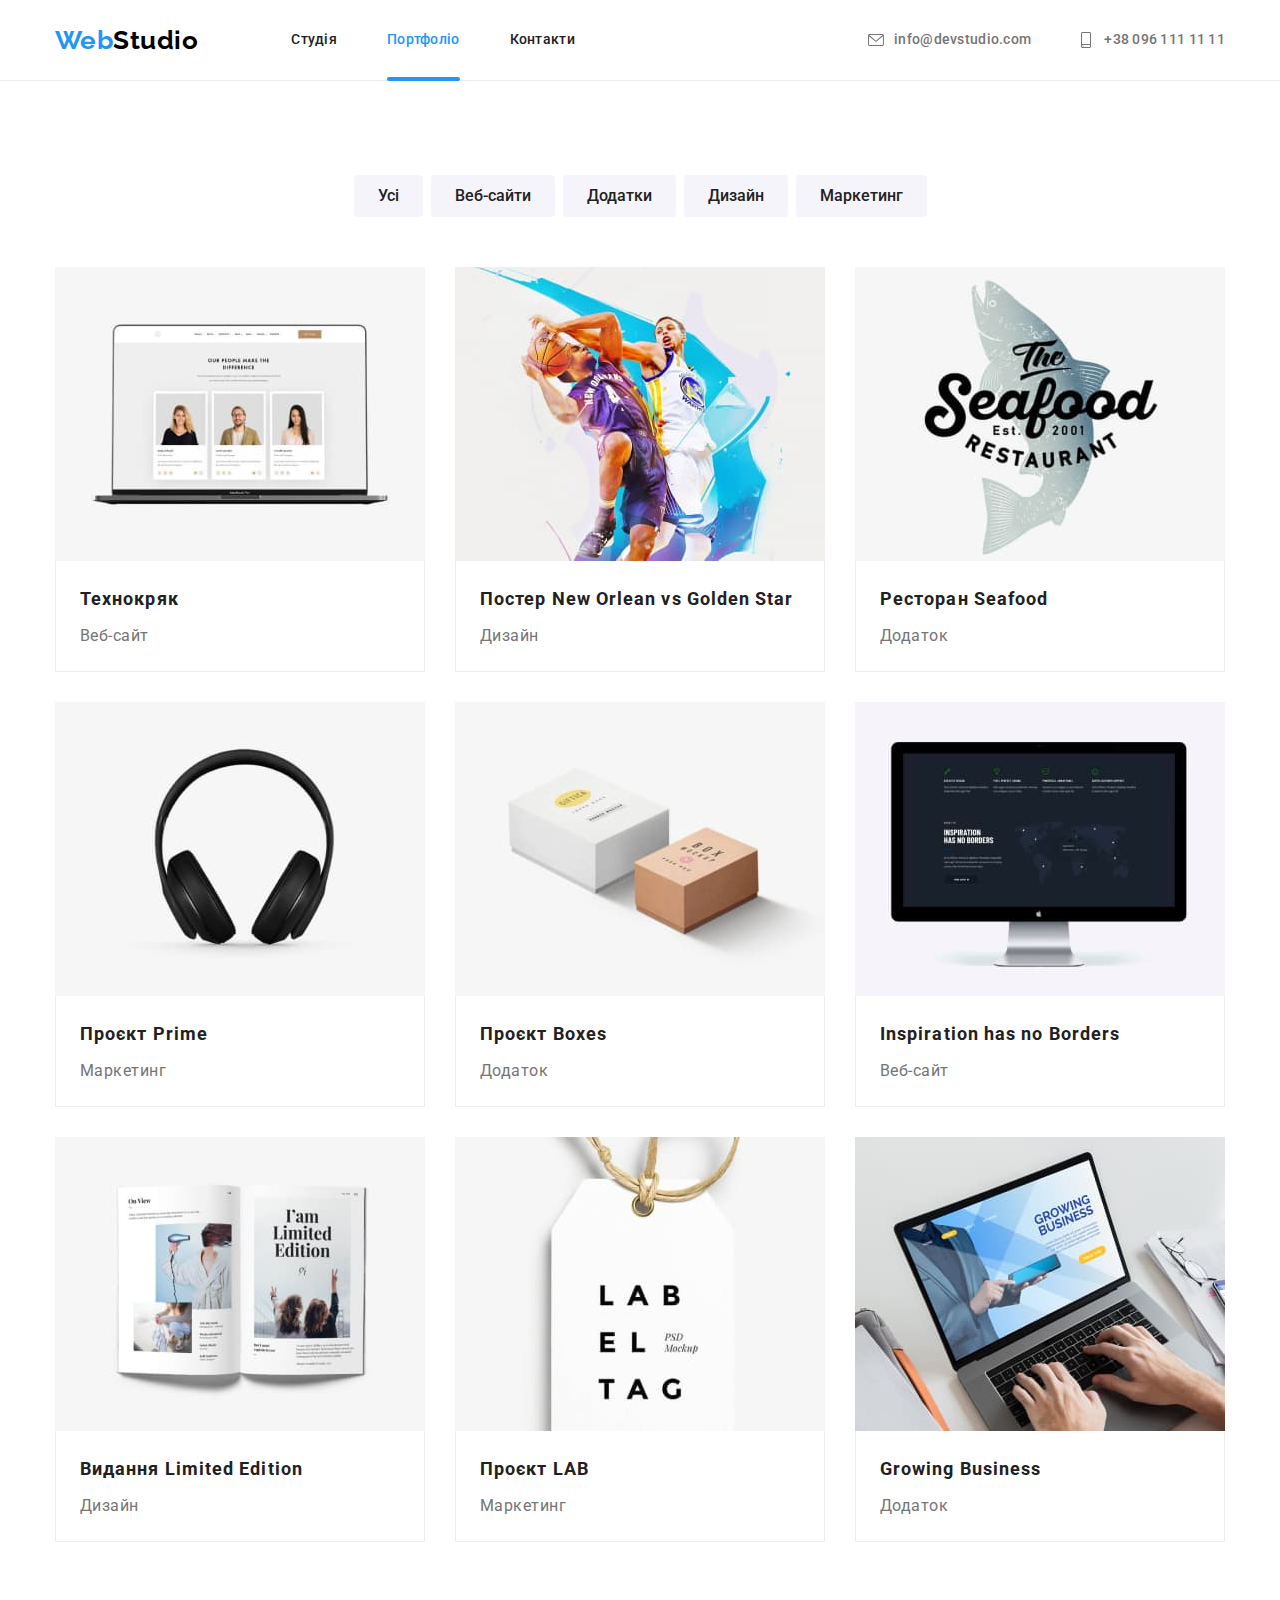
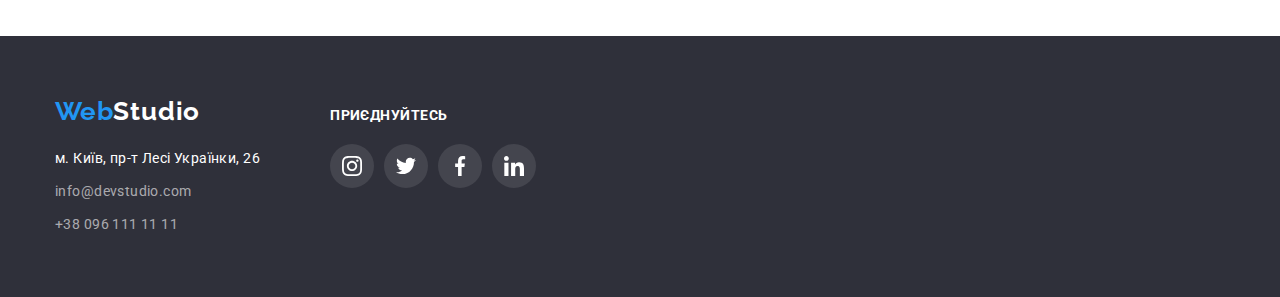
==== portfolio.html @ 8168d10f "create-repo" ====
<!DOCTYPE html>
<html lang="uk">
  <head>
    <meta charset="UTF-8" />
    <meta http-equiv="X-UA-Compatible" content="IE=edge" />
    <meta name="viewport" content="width=device-width, initial-scale=1.0" />
    <title>Портфоліо</title>
    <link rel="preconnect" href="https://fonts.googleapis.com" />
    <link rel="preconnect" href="https://fonts.gstatic.com" crossorigin />
    <link
      href="https://fonts.googleapis.com/css2?family=Raleway:wght@700&family=Roboto:wght@400;500;700&display=swap"
      rel="stylesheet"
    />
    <link
      rel="stylesheet"
      href="https://cdnjs.cloudflare.com/ajax/libs/modern-normalize/1.1.0/modern-normalize.min.css"
    />
    <link rel="stylesheet" href="./css/styles.css" />
  </head>
  <body>
    <!--Верхня лінія-->
    <header class="header">
      <div class="container flex-container">
        <nav class="nav flex-cont">
          <a href="./index.html" class="primary"
            >Web<span class="logo-white">Studio</span></a
          >

          <ul class="site-nav">
            <li class="item">
              <a href="./index.html" class="link">Студія</a>
            </li>
            <li class="item">
              <a href="./portfolio.html" class="link current">Портфоліо</a>
            </li>
            <li class="item"><a href="#Контакти" class="link">Контакти</a></li>
          </ul>
        </nav>
        <ul class="cont-nav">
          <li class="item">
            <a href="mailto:info@devstudio.com" class="link"
              ><svg class="icon-mail" width="16" height="12">
                <use href="./images/icons.svg#envelope"></use>
              </svg>
              info@devstudio.com</a
            >
          </li>
          <li class="item">
            <a href="tel:+380961111111" class="link">
              <svg class="icon-phone" width="10" height="16">
                <use href="./images/icons.svg#smartphone"></use>
              </svg>
              +38 096 111 11 11</a
            >
          </li>
        </ul>
      </div>
    </header>
    <main>
      <section class="section">
        <div class="container">
          <h1 class="visually-hidden">#Портфоліо</h1>

          <!--Кнопки-->
          <ul class="button-list">
            <li class="item">
              <button type="button" class="buttons">Усі</button>
            </li>
            <li class="item">
              <button type="button" class="buttons">Веб-сайти</button>
            </li>
            <li class="item">
              <button type="button" class="buttons">Додатки</button>
            </li>
            <li class="item">
              <button type="button" class="buttons">Дизайн</button>
            </li>
            <li class="item">
              <button type="button" class="buttons">Маркетинг</button>
            </li>
          </ul>

          <!--Посилання-->
          <ul class="prod-list">
            <li class="prod-item">
              <a href="" class="link">
                <div class="prod-thumb">
                  <img
                    src="./images/img-1.jpg"
                    alt="Команда веб розробників"
                    width="370"
                    height="294"
                  />
                  <div class="descript">
                    <p class="descript-text">
                      Ресурс пропонує комплексні пропозиції з різним рівнем
                      функціоналу та сервісів. Все це дозволить відвідувачу
                      отримати вичерпні відомості про компанію чи приватну
                      особу.
                    </p>
                  </div>
                </div>
                <div class="prod-box">
                  <h2 class="prod-title">Технокряк</h2>
                  <p class="prod-text">Веб-сайт</p>
                </div>
              </a>
            </li>
            <li class="prod-item">
              <a href="" class="link">
                <div class="prod-thumb">
                  <img
                    src="./images/img-2.jpg"
                    alt="Баскетболісти"
                    width="370"
                    height="294"
                  />
                  <div class="descript">
                    <p class="descript-text">
                      Ресурс пропонує комплексні пропозиції з різним рівнем
                      функціоналу та сервісів. Все це дозволить відвідувачу
                      отримати вичерпні відомості про компанію чи приватну
                      особу.
                    </p>
                  </div>
                </div>
                <div class="prod-box">
                  <h2 class="prod-title">Постер New Orlean vs Golden Star</h2>
                  <p class="prod-text">Дизайн</p>
                </div></a
              >
            </li>
            <li class="prod-item">
              <a href="" class="link">
                <div class="prod-thumb">
                  <img
                    src="./images/img-3.jpg"
                    alt="Рибний ресторан"
                    width="370"
                    height="294"
                  />
                  <div class="descript">
                    <p class="descript-text">
                      Ресурс пропонує комплексні пропозиції з різним рівнем
                      функціоналу та сервісів. Все це дозволить відвідувачу
                      отримати вичерпні відомості про компанію чи приватну
                      особу.
                    </p>
                  </div>
                </div>
                <div class="prod-box">
                  <h2 class="prod-title">Ресторан Seafood</h2>
                  <p class="prod-text">Додаток</p>
                </div>
              </a>
            </li>
            <li class="prod-item">
              <a href="" class="link">
                <div class="prod-thumb">
                  <img
                    src="./images/img-4.jpg"
                    alt="Навушники"
                    width="370"
                    height="294"
                  />
                  <div class="descript">
                    <p class="descript-text">
                      Ресурс пропонує комплексні пропозиції з різним рівнем
                      функціоналу та сервісів. Все це дозволить відвідувачу
                      отримати вичерпні відомості про компанію чи приватну
                      особу.
                    </p>
                  </div>
                </div>
                <div class="prod-box">
                  <h2 class="prod-title">Проєкт Prime</h2>
                  <p class="prod-text">Маркетинг</p>
                </div>
              </a>
            </li>
            <li class="prod-item">
              <a href="" class="link">
                <div class="prod-thumb">
                  <img
                    src="./images/img-5.jpg"
                    alt="Коробки"
                    width="370"
                    height="294"
                  />
                  <div class="descript">
                    <p class="descript-text">
                      Ресурс пропонує комплексні пропозиції з різним рівнем
                      функціоналу та сервісів. Все це дозволить відвідувачу
                      отримати вичерпні відомості про компанію чи приватну
                      особу.
                    </p>
                  </div>
                </div>
                <div class="prod-box">
                  <h2 class="prod-title">Проєкт Boxes</h2>
                  <p class="prod-text">Додаток</p>
                </div>
              </a>
            </li>
            <li class="prod-item">
              <a href="" class="link">
                <div class="prod-thumb">
                  <img
                    src="./images/img-6.jpg"
                    alt="Монітор"
                    width="370"
                    height="294"
                  />
                  <div class="descript">
                    <p class="descript-text">
                      Ресурс пропонує комплексні пропозиції з різним рівнем
                      функціоналу та сервісів. Все це дозволить відвідувачу
                      отримати вичерпні відомості про компанію чи приватну
                      особу.
                    </p>
                  </div>
                </div>
                <div class="prod-box">
                  <h2 class="prod-title">Inspiration has no Borders</h2>
                  <p class="prod-text">Веб-сайт</p>
                </div>
              </a>
            </li>
            <li class="prod-item">
              <a href="" class="link">
                <div class="prod-thumb">
                  <img
                    src="./images/img-7.jpg"
                    alt="Книга"
                    width="370"
                    height="294"
                  />
                  <div class="descript">
                    <p class="descript-text">
                      Ресурс пропонує комплексні пропозиції з різним рівнем
                      функціоналу та сервісів. Все це дозволить відвідувачу
                      отримати вичерпні відомості про компанію чи приватну
                      особу.
                    </p>
                  </div>
                </div>
                <div class="prod-box">
                  <h2 class="prod-title">Видання Limited Edition</h2>
                  <p class="prod-text">Дизайн</p>
                </div>
              </a>
            </li>
            <li class="prod-item">
              <a href="" class="link">
                <div class="prod-thumb">
                  <img
                    src="./images/img-8.jpg"
                    alt="Бірка"
                    width="370"
                    height="294"
                  />
                  <div class="descript">
                    <p class="descript-text">
                      Ресурс пропонує комплексні пропозиції з різним рівнем
                      функціоналу та сервісів. Все це дозволить відвідувачу
                      отримати вичерпні відомості про компанію чи приватну
                      особу.
                    </p>
                  </div>
                </div>
                <div class="prod-box">
                  <h2 class="prod-title">Проєкт LAB</h2>
                  <p class="prod-text">Маркетинг</p>
                </div>
              </a>
            </li>
            <li class="prod-item">
              <a href="" class="link">
                <div class="prod-thumb">
                  <img
                    src="./images/img-9.jpg"
                    alt="Ноутбук"
                    width="370"
                    height="294"
                  />
                  <div class="descript">
                    <p class="descript-text">
                      Ресурс пропонує комплексні пропозиції з різним рівнем
                      функціоналу та сервісів. Все це дозволить відвідувачу
                      отримати вичерпні відомості про компанію чи приватну
                      особу.
                    </p>
                  </div>
                </div>
                <div class="prod-box">
                  <h2 class="prod-title">Growing Business</h2>
                  <p class="prod-text">Додаток</p>
                </div>
              </a>
            </li>
          </ul>
        </div>
      </section>
    </main>

    <!--Нижня лінія-->
    <footer class="footer">
      <div class="container footer-contacts">
        <div class="web-contacts">
          <a href="./index.html" class="primary"
            >Web<span class="logo-black">Studio</span></a
          >

          <address>
            <ul class="nav-foot">
              <li class="item">
                <a
                  href="https://goo.gl/maps/nedKhjfCdMCEQV4k6"
                  target="_blank"
                  rel="noreferrer noopener"
                  class="link"
                  >м. Київ, пр-т Лесі Українки, 26</a
                >
              </li>
              <li class="item">
                <a href="mailto:info@devstudio.com" class="cont-link"
                  >info@devstudio.com</a
                >
              </li>
              <li class="item">
                <a href="tel:+380961111111" class="cont-link"
                  >+38 096 111 11 11</a
                >
              </li>
            </ul>
          </address>
        </div>
        <div class="social-links">
          <p class="features-title">ПРИЄДНУЙТЕСЬ</p>
          <ul class="social-list">
            <li class="contact-link">
              <a
                href="#"
                target="_blank"
                rel="noreferrer noopener"
                class="link"
                ><svg class="icon-dev" width="20" height="20">
                  <use href="./images/icons.svg#instagram"></use></svg
              ></a>
            </li>
            <li class="contact-link">
              <a
                href="#"
                target="_blank"
                rel="noreferrer noopener"
                class="link"
                ><svg class="icon-dev" width="20" height="20">
                  <use href="./images/icons.svg#twitter"></use></svg
              ></a>
            </li>
            <li class="contact-link">
              <a
                href="#"
                target="_blank"
                rel="noreferrer noopener"
                class="link"
                ><svg class="icon-dev" width="20" height="20">
                  <use href="./images/icons.svg#facebook"></use></svg
              ></a>
            </li>
            <li class="contact-link">
              <a
                href="#"
                target="_blank"
                rel="noreferrer noopener"
                class="link"
                ><svg class="icon-dev" width="20" height="20">
                  <use href="./images/icons.svg#linkedin"></use></svg
              ></a>
            </li>
          </ul>
        </div>
      </div>
    </footer>
  </body>
</html>
---- css/styles.css ----
/*.html {
  box-sizing: border-box;
}
*,
*::before,
*::after {
  box-sizing: inherit ;
}*/

:root {
  --primary-text-color: #757575;
  --title-text-color: #212121;
  --accent-text-color: #2196f3;
  --white-text-color: #ffffff;
  --black-color: #000000;
  --background-color: #2f303a;
  --contacts-color: rgba(255, 255, 255, 0.6);
  --button-bg-color: #f5f4fa;
  --icons-color: #afb1b8;
  --animation: 250ms cubic-bezier(0.4, 0, 0.2, 1);
}

body {
  font-family: Roboto, sans-serif;
  letter-spacing: 0.03em;

  color: var(--title-text-color);
  background-color: var(--white-text-color);
}

.visually-hidden {
  position: absolute;
  width: 1px;
  height: 1px;
  margin: -1px;
  border: 0;
  padding: 0;

  white-space: nowrap;
  clip-path: inset(100%);
  clip: rect(0 0 0 0);
  overflow: hidden;
}

h1,
h2,
h3,
h4,
h5,
h6,
p,
ul {
  list-style: none;
  padding: 0;
  margin: 0;
}

.container {
  margin: 0 auto;
  width: 1200px;
  padding-left: 15px;
  padding-right: 15px;

  /*outline: 1px solid tomato;*/
}
.section {
  padding-top: 94px;
  padding-bottom: 94px;
}
img {
  display: block;
  max-width: 100%;
}

/*header*/
.header {
  border-bottom: 1px solid #ececec;
}
.header .flex-container {
  display: flex;
  align-items: center;
}

.flex-cont {
  display: flex;
  align-items: center;
}

.primary {
  font-family: Raleway, sans-serif;
  font-weight: 700;
  font-size: 26px;
  line-height: 1.19;
  text-decoration: none;

  color: var(--accent-text-color);
}
.logo-white {
  color: var(--black-color);
}
.site-nav {
  display: flex;
  margin-left: 93px;
}
.site-nav .item:not(:last-child) {
  margin-right: 50px;
}
.site-nav .link {
  display: block;
  padding-top: 32px;
  padding-bottom: 32px;

  color: var(--title-text-color);
  font-weight: 500;
  font-size: 14px;
  line-height: 1.14;
  letter-spacing: 0.02em;
  text-decoration: none;
  transition: color var(--animation);
}
.site-nav .link:hover,
.site-nav .link:focus {
  color: var(--accent-text-color);
}
.site-nav .link.current {
  position: relative;
  color: var(--accent-text-color);
}
.site-nav .link.current::after {
  content: "";

  display: block;
  position: absolute;
  width: 100%;
  height: 4px;
  bottom: -1px;

  border-radius: 2px;
  background-color: var(--accent-text-color);
}

.cont-nav {
  display: flex;
  margin-left: auto;
}
.cont-nav .item + .item {
  margin-left: 50px;
}
.cont-nav .link {
  display: flex;
  align-items: center;
  padding-top: 32px;
  padding-bottom: 32px;

  color: var(--primary-text-color);
  font-weight: 500;
  font-size: 14px;
  line-height: 1.14;
  letter-spacing: 0.02em;
  text-decoration: none;
  transition: color var(--animation);
}
.cont-nav .link:hover,
.cont-nav .link:focus {
  color: var(--accent-text-color);
}
.icon-mail {
  margin-right: 10px;
  fill: currentColor;
}
.icon-phone {
  margin-right: 13px;
  fill: currentColor;
}

/*hero*/
.hero {
  padding-top: 200px;
  padding-bottom: 200px;

  background-color: #c4c4c4;
  text-align: center;

  max-width: 1600px;
  margin-left: auto;
  margin-right: auto;
  background-image: linear-gradient(
      to right,
      rgba(47, 48, 58, 0.4),
      rgba(47, 48, 58, 0.4)
    ),
    url("../images/team-for-hero.jpg");
  background-repeat: no-repeat;
  background-position: center;
  background-size: cover;
}

.hero-title {
  margin-bottom: 30px;

  color: var(--white-text-color);
  font-weight: 900;
  font-size: 44px;
  line-height: 1.36;
  letter-spacing: 0.06em;
  text-transform: uppercase;
}
.backdrop {
  position: fixed;
  top: 0;
  left: 0;
  z-index: 1;

  width: 100%;
  height: 100%;

  background-color: rgba(0, 0, 0, 0.2);
  transition: opacity var(--animation), visibility var(--animation),
    transform var(--animation);
}
.backdrop.is-hidden {
  opacity: 0;
  pointer-events: none;
  visibility: hidden;
}
.backdrop.is-hidden .modal {
  transform: translate(-50%, -50%) scale(0);
}
.modal {
  position: absolute;
  top: 50%;
  left: 50%;
  transform: translate(-50%, -50%) scale(1);

  width: 528px;
  height: 581px;

  background-color: var(--white-text-color);
  box-shadow: 0px 1px 3px rgba(0, 0, 0, 0.12), 0px 1px 1px rgba(0, 0, 0, 0.14),
    0px 2px 1px rgba(0, 0, 0, 0.2);
  border-radius: 4px;
  transition: transform var(--animation);
}
.modal-button {
  position: absolute;
  top: 0;
  right: 0;
  display: flex;
  align-items: center;
  justify-content: center;

  width: 30px;
  height: 30px;
  margin-top: 8px;
  margin-right: 8px;

  cursor: pointer;
  border: 1px solid #0000001a;
  border-radius: 50%;
  background-color: #fff;
  transition: fill var(--animation), border var(--animation);
}
.modal-button:hover,
.modal-button:focus {
  fill: var(--accent-text-color);
  border-color: var(--accent-text-color);
}

/*features*/
.icons {
  display: flex;
  align-items: center;
  justify-content: center;
  width: 270px;
  height: 120px;
  margin-bottom: 30px;
  border-radius: 4px;

  background-color: var(--button-bg-color);
}
.features-list {
  display: flex;
}
.features-list .item + .item {
  margin-left: 30px;
}

.features-title {
  margin-bottom: 10px;

  font-weight: 700;
  font-size: 14px;
  line-height: 1.14;
  text-transform: uppercase;
}
.features-text {
  color: var(--primary-text-color);
  font-size: 14px;
  line-height: 1.71;
}

/*team*/
.section-team {
  padding-top: 94px;
  padding-bottom: 94px;

  background-color: var(--button-bg-color);
}
.team-color {
  background-color: var(--white-text-color);
  box-shadow: 0px 1px 3px rgba(0, 0, 0, 0.12), 0px 1px 1px rgba(0, 0, 0, 0.14),
    0px 2px 1px rgba(0, 0, 0, 0.2);
  border-radius: 0px 0px 4px 4px;
}
.section-work {
  padding-bottom: 94px;
  z-index: -1;
}
.work-block,
.team-list {
  display: flex;
  gap: 30px;
}
.work-title,
.team-title {
  margin-bottom: 50px;

  font-weight: 700;
  font-size: 36px;
  line-height: 1.16;
  text-align: center;
}
.work-thumb {
  position: relative;
}
.work-block .element {
  position: absolute;
  bottom: 0px;

  display: flex;
  justify-content: center;
  align-items: center;

  width: 370px;
  height: 70px;

  background-color: rgba(47, 48, 58, 0.8);
}
.work-block .features-title {
  margin: 0;

  color: var(--white-text-color);
}

.dev-box {
  padding-top: 30px;
  padding-bottom: 30px;
}
.dev-title {
  margin-bottom: 10px;

  font-weight: 500;
  font-size: 16px;
  line-height: 1.19;
  text-align: center;
}
.dev-text {
  margin-bottom: 16px;

  color: var(--primary-text-color);
  font-size: 16px;
  line-height: 1.19;
  text-align: center;
}

.dev-contacts {
  display: flex;
  justify-content: center;
  gap: 10px;
}

.contact-link .link {
  display: flex;
  align-items: center;
  justify-content: center;
  width: 44px;
  height: 44px;

  fill: var(--icons-color);
  background-color: rgba(255, 255, 255, 0.1);
  border-radius: 50%;
  transition: background-color var(--animation), fill var(--animation);
}
.contact-link .link:hover,
.contact-link .link:focus {
  fill: var(--white-text-color);
  background-color: var(--accent-text-color);
}

/*clients*/
.section-clients {
  padding-top: 94px;
  padding-bottom: 91px;
}
.clients-list {
  display: flex;
  justify-content: center;
  gap: 30px;
}
.clients-link .link {
  display: flex;
  align-items: center;
  justify-content: center;
  width: 170px;
  height: 92px;

  border: 1px solid #afb1b8;
  border-radius: 4px;
  transition: fill var(--animation), border var(--animation);
}
.icon-client {
  fill: var(--icons-color);
  transition: fill var(--animation);
}
.clients-link .link:hover,
.clients-link .link:focus {
  fill: var(--accent-text-color);
  border-color: var(--accent-text-color);
}
.clients-link .link:hover .icon-client,
.clients-link .link:focus .icon-client {
  fill: var(--accent-text-color);
}

/*production*/
.prod-list {
  display: flex;
  flex-wrap: wrap;
  gap: 30px;
}
.prod-item .link {
  display: block;

  color: inherit;
  text-decoration: none;

  transition: box-shadow var(--animation);
}
.prod-item .link:hover,
.prod-item .link:focus {
  box-shadow: 0px 1px 1px rgba(0, 0, 0, 0.12), 0px 4px 4px rgba(0, 0, 0, 0.06),
    1px 4px 6px rgba(0, 0, 0, 0.16);
}
.prod-thumb {
  position: relative;
  overflow: hidden;
}
.prod-thumb .descript {
  position: absolute;

  display: flex;
  align-items: center;
  padding-left: 24px;
  padding-right: 24px;
  height: 100%;

  transform: translateY(0);
  opacity: 0;
  transition: opacity var(--animation), transform var(--animation);
  background-color: rgba(33, 150, 243, 0.9);
}
.prod-item .descript-text {
  text-align: left;

  font-size: 18px;
  line-height: 1.6;
  color: var(--white-text-color);
}
.prod-item .link:hover .descript,
.prod-item .link:focus .descript {
  opacity: 1;
  transform: translateY(-100%);
}
.prod-box {
  padding: 20px 24px;

  border-bottom: 1px solid #eeeeee;
  border-right: 1px solid #eeeeee;
  border-left: 1px solid #eeeeee;
}

.prod-title {
  margin-bottom: 4px;

  font-weight: 700;
  font-size: 18px;
  line-height: 2;
  letter-spacing: 0.06em;
}
.prod-text {
  color: var(--primary-text-color);
  font-size: 16px;
  line-height: 1.88;
}

/*Buttons*/
.hero .button {
  padding: 10px 32px;

  text-align: center;
  letter-spacing: 0.06em;
  font-family: inherit;
  font-weight: 700;
  font-size: 16px;
  line-height: 1.88;
  cursor: pointer;
  border-color: transparent;
  border-radius: 4px;
  color: var(--white-text-color);
  background-color: var(--accent-text-color);
  box-shadow: 0px 4px 4px rgba(0, 0, 0, 0.15);
  transition: background-color var(--animation);
}
.hero .button:hover,
.hero .button:focus {
  background-color: #188ce8;
  box-shadow: 0px 4px 4px rgba(0, 0, 0, 0.15);
}

.button-list {
  display: flex;
  justify-content: center;
  margin-bottom: 50px;
}
.button-list .item + .item {
  margin-left: 8px;
}
.button-list .buttons {
  padding: 6px 22px;

  text-align: center;
  font-family: inherit;
  font-weight: 500;
  font-size: 16px;
  line-height: 1.63;
  cursor: pointer;
  border-color: transparent;
  border-radius: 4px;
  color: var(--title-text-color);
  background-color: var(--button-bg-color);
  transition: background-color var(--animation), color var(--animation),
    box-shadow var(--animation);
}
.button-list .buttons:hover,
.button-list .buttons:focus {
  color: var(--white-text-color);
  background-color: var(--accent-text-color);
  box-shadow: 0px 3px 1px rgba(0, 0, 0, 0.1), 0px 1px 2px rgba(0, 0, 0, 0.08),
    0px 2px 2px rgba(0, 0, 0, 0.12);
}

/*footer*/
.footer {
  padding-top: 60px;
  padding-bottom: 60px;

  background-color: var(--background-color);
}
.footer-contacts {
  display: flex;
  align-items: baseline;
}
.web-contacts {
  margin-right: 70px;
}
.logo-black {
  color: var(--white-text-color);
  font-family: Raleway, sans-serif;
  font-weight: 700;
  font-size: 26px;
  line-height: 1.19;
  letter-spacing: 0.03em;
}
.nav-foot .item:not(:last-child) {
  margin-bottom: 9px;
}
address {
  margin-top: 20px;
}
.nav-foot .link {
  color: var(--white-text-color);
  text-decoration: none;
  font-style: normal;
  font-size: 14px;
  line-height: 1.71;
  letter-spacing: 0.03em;
  transition: color var(--animation);
}
.nav-foot .cont-link {
  color: var(--contacts-color);
  text-decoration: none;
  font-style: normal;
  font-size: 14px;
  line-height: 1.71;
  letter-spacing: 0.03em;
  transition: color var(--animation);
}

.nav-foot .link:hover,
.nav-foot .link:focus,
.nav-foot .cont-link:hover,
.nav-foot .cont-link:focus {
  color: var(--accent-text-color);
}

.nav-foot {
  margin-right: auto;
}

.social-links .features-title {
  margin-bottom: 20px;

  color: var(--white-text-color);
}
.social-list {
  display: flex;
  justify-content: start;
  gap: 10px;
}
.social-list .icon-dev {
  fill: var(--white-text-color);
}
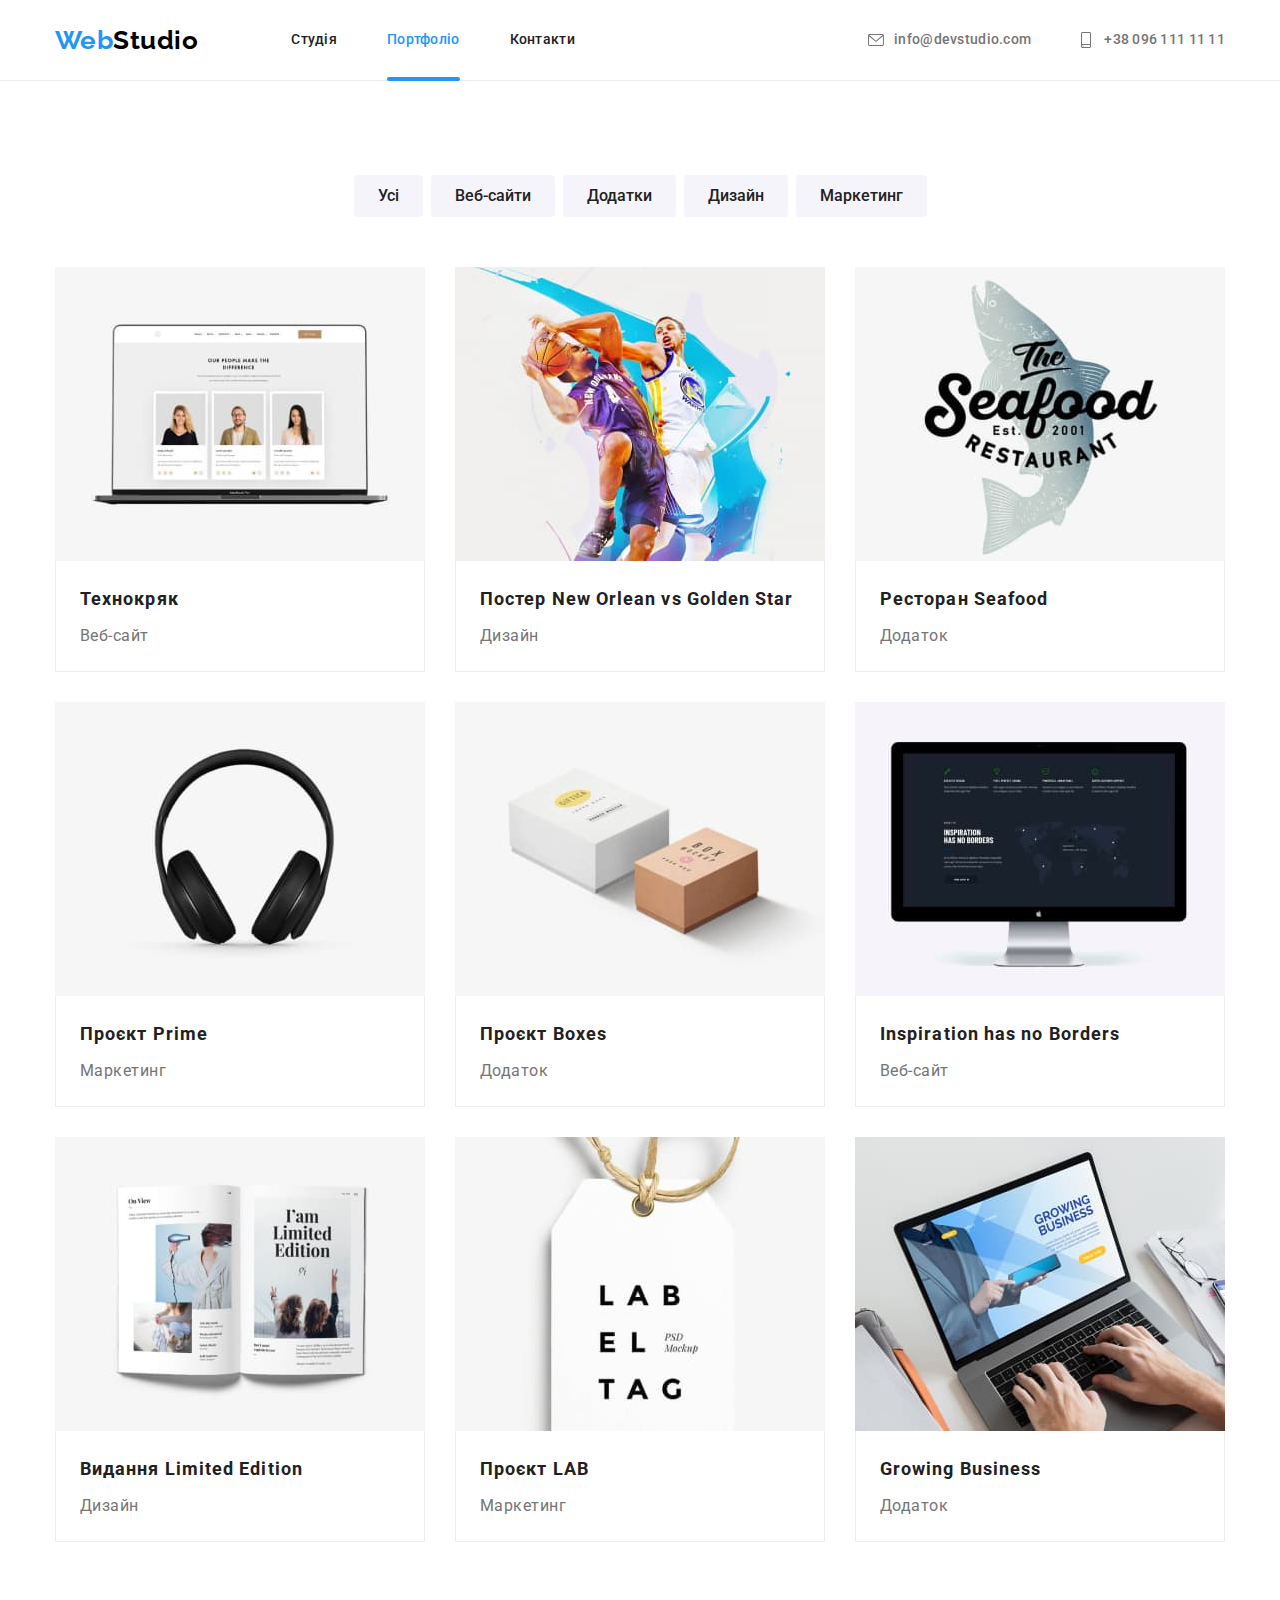
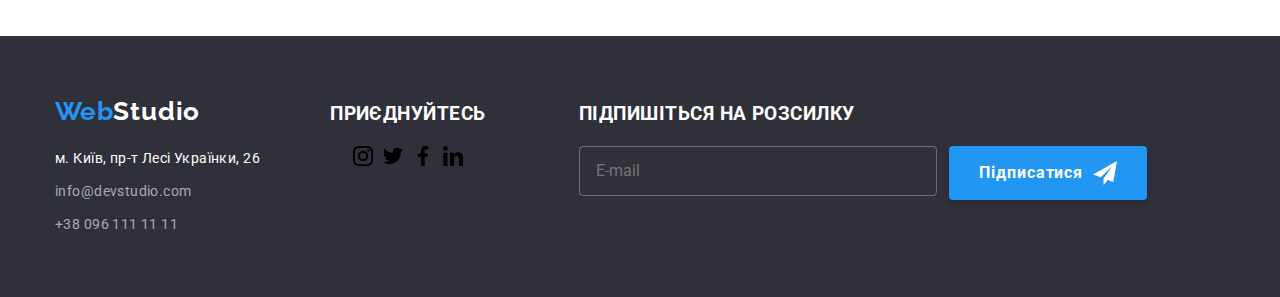
==== commit 94b2c70c: "update" ====
--- a/portfolio.html
+++ b/portfolio.html
@@ -306,6 +306,7 @@
     <!--Нижня лінія-->
     <footer class="footer">
       <div class="container footer-contacts">
+        <!--step 1-->
         <div class="web-contacts">
           <a href="./index.html" class="primary"
             >Web<span class="logo-black">Studio</span></a
@@ -335,8 +336,9 @@
             </ul>
           </address>
         </div>
+        <!--step 2-->
         <div class="social-links">
-          <p class="features-title">ПРИЄДНУЙТЕСЬ</p>
+          <h3 class="features-title">ПРИЄДНУЙТЕСЬ</h3>
           <ul class="social-list">
             <li class="contact-link">
               <a
@@ -380,7 +382,19 @@
             </li>
           </ul>
         </div>
+        <!--step 3-->
+        <div class="sing-up">
+          <h3 class="features-title">ПІДПИШІТЬСЯ НА РОЗСИЛКУ</h3>
+          <div class="form-foot">
+            <input type="email" name="email" placeholder="E-mail">
+            <button type="submit" class="button">Підписатися 
+              <svg class="icon-send" width="24" height="24">
+                <use href="./images/icons.svg#icon-send"></use></svg></button>
+          </div>
+        </div>
       </div>
     </footer>
+
+    <script src="./js/modal.js"></script>
   </body>
 </html>
--- a/css/styles.css
+++ b/css/styles.css
@@ -205,306 +205,7 @@
   letter-spacing: 0.06em;
   text-transform: uppercase;
 }
-.backdrop {
-  position: fixed;
-  top: 0;
-  left: 0;
-  z-index: 1;
-
-  width: 100%;
-  height: 100%;
-
-  background-color: rgba(0, 0, 0, 0.2);
-  transition: opacity var(--animation), visibility var(--animation),
-    transform var(--animation);
-}
-.backdrop.is-hidden {
-  opacity: 0;
-  pointer-events: none;
-  visibility: hidden;
-}
-.backdrop.is-hidden .modal {
-  transform: translate(-50%, -50%) scale(0);
-}
-.modal {
-  position: absolute;
-  top: 50%;
-  left: 50%;
-  transform: translate(-50%, -50%) scale(1);
-
-  width: 528px;
-  height: 581px;
-
-  background-color: var(--white-text-color);
-  box-shadow: 0px 1px 3px rgba(0, 0, 0, 0.12), 0px 1px 1px rgba(0, 0, 0, 0.14),
-    0px 2px 1px rgba(0, 0, 0, 0.2);
-  border-radius: 4px;
-  transition: transform var(--animation);
-}
-.modal-button {
-  position: absolute;
-  top: 0;
-  right: 0;
-  display: flex;
-  align-items: center;
-  justify-content: center;
-
-  width: 30px;
-  height: 30px;
-  margin-top: 8px;
-  margin-right: 8px;
-
-  cursor: pointer;
-  border: 1px solid #0000001a;
-  border-radius: 50%;
-  background-color: #fff;
-  transition: fill var(--animation), border var(--animation);
-}
-.modal-button:hover,
-.modal-button:focus {
-  fill: var(--accent-text-color);
-  border-color: var(--accent-text-color);
-}
-
-/*features*/
-.icons {
-  display: flex;
-  align-items: center;
-  justify-content: center;
-  width: 270px;
-  height: 120px;
-  margin-bottom: 30px;
-  border-radius: 4px;
-
-  background-color: var(--button-bg-color);
-}
-.features-list {
-  display: flex;
-}
-.features-list .item + .item {
-  margin-left: 30px;
-}
-
-.features-title {
-  margin-bottom: 10px;
-
-  font-weight: 700;
-  font-size: 14px;
-  line-height: 1.14;
-  text-transform: uppercase;
-}
-.features-text {
-  color: var(--primary-text-color);
-  font-size: 14px;
-  line-height: 1.71;
-}
-
-/*team*/
-.section-team {
-  padding-top: 94px;
-  padding-bottom: 94px;
-
-  background-color: var(--button-bg-color);
-}
-.team-color {
-  background-color: var(--white-text-color);
-  box-shadow: 0px 1px 3px rgba(0, 0, 0, 0.12), 0px 1px 1px rgba(0, 0, 0, 0.14),
-    0px 2px 1px rgba(0, 0, 0, 0.2);
-  border-radius: 0px 0px 4px 4px;
-}
-.section-work {
-  padding-bottom: 94px;
-  z-index: -1;
-}
-.work-block,
-.team-list {
-  display: flex;
-  gap: 30px;
-}
-.work-title,
-.team-title {
-  margin-bottom: 50px;
-
-  font-weight: 700;
-  font-size: 36px;
-  line-height: 1.16;
-  text-align: center;
-}
-.work-thumb {
-  position: relative;
-}
-.work-block .element {
-  position: absolute;
-  bottom: 0px;
-
-  display: flex;
-  justify-content: center;
-  align-items: center;
-
-  width: 370px;
-  height: 70px;
-
-  background-color: rgba(47, 48, 58, 0.8);
-}
-.work-block .features-title {
-  margin: 0;
-
-  color: var(--white-text-color);
-}
-
-.dev-box {
-  padding-top: 30px;
-  padding-bottom: 30px;
-}
-.dev-title {
-  margin-bottom: 10px;
-
-  font-weight: 500;
-  font-size: 16px;
-  line-height: 1.19;
-  text-align: center;
-}
-.dev-text {
-  margin-bottom: 16px;
-
-  color: var(--primary-text-color);
-  font-size: 16px;
-  line-height: 1.19;
-  text-align: center;
-}
-
-.dev-contacts {
-  display: flex;
-  justify-content: center;
-  gap: 10px;
-}
-
-.contact-link .link {
-  display: flex;
-  align-items: center;
-  justify-content: center;
-  width: 44px;
-  height: 44px;
-
-  fill: var(--icons-color);
-  background-color: rgba(255, 255, 255, 0.1);
-  border-radius: 50%;
-  transition: background-color var(--animation), fill var(--animation);
-}
-.contact-link .link:hover,
-.contact-link .link:focus {
-  fill: var(--white-text-color);
-  background-color: var(--accent-text-color);
-}
-
-/*clients*/
-.section-clients {
-  padding-top: 94px;
-  padding-bottom: 91px;
-}
-.clients-list {
-  display: flex;
-  justify-content: center;
-  gap: 30px;
-}
-.clients-link .link {
-  display: flex;
-  align-items: center;
-  justify-content: center;
-  width: 170px;
-  height: 92px;
-
-  border: 1px solid #afb1b8;
-  border-radius: 4px;
-  transition: fill var(--animation), border var(--animation);
-}
-.icon-client {
-  fill: var(--icons-color);
-  transition: fill var(--animation);
-}
-.clients-link .link:hover,
-.clients-link .link:focus {
-  fill: var(--accent-text-color);
-  border-color: var(--accent-text-color);
-}
-.clients-link .link:hover .icon-client,
-.clients-link .link:focus .icon-client {
-  fill: var(--accent-text-color);
-}
-
-/*production*/
-.prod-list {
-  display: flex;
-  flex-wrap: wrap;
-  gap: 30px;
-}
-.prod-item .link {
-  display: block;
-
-  color: inherit;
-  text-decoration: none;
-
-  transition: box-shadow var(--animation);
-}
-.prod-item .link:hover,
-.prod-item .link:focus {
-  box-shadow: 0px 1px 1px rgba(0, 0, 0, 0.12), 0px 4px 4px rgba(0, 0, 0, 0.06),
-    1px 4px 6px rgba(0, 0, 0, 0.16);
-}
-.prod-thumb {
-  position: relative;
-  overflow: hidden;
-}
-.prod-thumb .descript {
-  position: absolute;
-
-  display: flex;
-  align-items: center;
-  padding-left: 24px;
-  padding-right: 24px;
-  height: 100%;
-
-  transform: translateY(0);
-  opacity: 0;
-  transition: opacity var(--animation), transform var(--animation);
-  background-color: rgba(33, 150, 243, 0.9);
-}
-.prod-item .descript-text {
-  text-align: left;
-
-  font-size: 18px;
-  line-height: 1.6;
-  color: var(--white-text-color);
-}
-.prod-item .link:hover .descript,
-.prod-item .link:focus .descript {
-  opacity: 1;
-  transform: translateY(-100%);
-}
-.prod-box {
-  padding: 20px 24px;
-
-  border-bottom: 1px solid #eeeeee;
-  border-right: 1px solid #eeeeee;
-  border-left: 1px solid #eeeeee;
-}
-
-.prod-title {
-  margin-bottom: 4px;
-
-  font-weight: 700;
-  font-size: 18px;
-  line-height: 2;
-  letter-spacing: 0.06em;
-}
-.prod-text {
-  color: var(--primary-text-color);
-  font-size: 16px;
-  line-height: 1.88;
-}
-
-/*Buttons*/
-.hero .button {
+.button {
   padding: 10px 32px;
 
   text-align: center;
@@ -521,12 +222,387 @@
   box-shadow: 0px 4px 4px rgba(0, 0, 0, 0.15);
   transition: background-color var(--animation);
 }
-.hero .button:hover,
-.hero .button:focus {
+.button:hover,
+.button:focus {
   background-color: #188ce8;
   box-shadow: 0px 4px 4px rgba(0, 0, 0, 0.15);
 }
 
+/* backdrop*/
+.backdrop {
+  position: fixed;
+  top: 0;
+  left: 0;
+  z-index: 1;
+
+  width: 100%;
+  height: 100%;
+
+  background-color: rgba(0, 0, 0, 0.2);
+  transition: opacity var(--animation), visibility var(--animation),
+    transform var(--animation);
+}
+.backdrop.is-hidden {
+  opacity: 0;
+  pointer-events: none;
+  visibility: hidden;
+}
+.backdrop.is-hidden .modal {
+  transform: translate(-50%, -50%) scale(0);
+}
+.modal {
+  position: absolute;
+  top: 50%;
+  left: 50%;
+  transform: translate(-50%, -50%) scale(1);
+
+  width: 528px;
+  padding: 40px 39px 40px 41px;
+
+  background-color: var(--white-text-color);
+  box-shadow: 0px 1px 3px rgba(0, 0, 0, 0.12), 0px 1px 1px rgba(0, 0, 0, 0.14),
+    0px 2px 1px rgba(0, 0, 0, 0.2);
+  border-radius: 4px;
+  transition: transform var(--animation);
+}
+.modal-button {
+  position: absolute;
+  top: 0;
+  right: 0;
+  display: flex;
+  align-items: center;
+  justify-content: center;
+
+  width: 30px;
+  height: 30px;
+  margin-top: 8px;
+  margin-right: 8px;
+
+  cursor: pointer;
+  border: 1px solid #0000001a;
+  border-radius: 50%;
+  background-color: #fff;
+  transition: fill var(--animation), border var(--animation);
+}
+.modal-button:hover,
+.modal-button:focus {
+  fill: var(--accent-text-color);
+  border-color: var(--accent-text-color);
+}
+.modal-form {
+  margin-bottom: 12px;
+
+  font-weight: 700;
+  font-size: 20px;
+  line-height: 1.2;
+  color: var(--title-text-color);
+}
+.form-field,
+.form-comment {
+  display: flex;
+  flex-direction: column;
+  text-align: left;
+}
+.form-field:not(:last-child) {
+  margin-bottom: 10px;
+}
+.form-comment {
+  margin-bottom: 20px;
+}
+.form-field label,
+.form-comment label {
+  margin-bottom: 4px;
+
+  font-size: 12px;
+  line-height: 1.2;
+  color: var(--primary-text-color);
+}
+.form-field input {
+  padding-left: 42px;
+
+  width: 100%;
+  height: 40px;
+  
+  cursor: pointer;
+  outline: none;
+  border: 1px solid rgba(33, 33, 33, 0.2);
+  border-radius: 4px;
+  transition: var(--animation);
+}
+.form-field input:hover,
+.form-field input:focus {
+  border: 1px solid var(--accent-text-color);
+}
+
+.field-pos {
+  position: relative;
+}
+.field-pos svg {
+  position: absolute;
+  top: 50%;
+  left: 12px;
+  transform: translateY(-50%);
+
+  transition: var(--animation);
+}
+.field-pos input:focus + .icon-modal {
+  fill: var(--accent-text-color);
+}
+
+.form-comment textarea {
+  padding: 12px 16px;
+
+  cursor: pointer;
+  outline: none;
+  resize: none;
+  border: 1px solid rgba(33, 33, 33, 0.2);
+  border-radius: 4px;
+  transition: var(--animation);
+}
+.form-comment textarea::placeholder {
+  font-size: 12px;
+  line-height: 1.17;
+  letter-spacing: 0.01em;
+  color: rgba(117, 117, 117, 0.5);
+}
+.form-comment textarea:hover,
+.form-comment textarea:focus {
+  border: 1px solid var(--accent-text-color);
+}
+
+.form-check {
+  display: flex;
+  align-items: center;
+  justify-content: center;
+
+  margin-bottom: 30px;
+
+  cursor: pointer;
+  font-size: 14px;
+  line-height: 1.71;
+  letter-spacing: 0.01em;
+  color: var(--primary-text-color);
+}
+.form-check input {
+  position: absolute;
+  width: 1px;
+  height: 1px;
+  margin: -1px;
+  border: 0;
+  padding: 0;
+  clip: rect(0 0 0 0);
+  overflow: hidden;
+  /*appearance: none;*/
+}
+.form-check a {
+  margin-left: 3px;
+  color: var(--accent-text-color);
+}
+.check {
+  width: 16px;
+  height: 15px;
+
+  margin-right: 8px;
+
+  border-radius: 2px;
+  border: 2px solid var(--black-color);
+}
+.form-check input:checked + .check {
+  background-color: var(--accent-text-color);
+  border-color: var(--accent-text-color);
+  border-radius: 2px;
+  background-image: url(../images/icon-check.svg);
+  background-size: contain;
+  background-position: center;
+  background-repeat: no-repeat;
+  transition: var(--animation);
+}
+
+form .button {
+  padding: 10px 52px;
+}
+form .button:hover,
+form .button:focus {
+  background-color: #188ce8;
+  filter: drop-shadow(0px 4px 4px rgba(0, 0, 0, 0.25));
+}
+
+/*features*/
+
+.features {
+  display: flex;
+}
+.features__item:not(:last-child) {
+  margin-right: 30px;
+}
+.features__icons {
+  display: flex;
+  align-items: center;
+  justify-content: center;
+
+  width: 270px;
+  height: 120px;
+
+  margin-bottom: 30px;
+  border-radius: 4px;
+
+  background-color: var(--button-bg-color);
+}
+.features__subtitle {
+  margin-bottom: 10px;
+
+  font-weight: 700;
+  font-size: 14px;
+  line-height: 1.14;
+  text-transform: uppercase;
+}
+.features__text {
+  color: var(--primary-text-color);
+  font-size: 14px;
+  line-height: 1.71;
+}
+
+/*work*/
+.section-work {
+  padding-bottom: 94px;
+  z-index: -1;
+}
+.title {
+  margin-bottom: 50px;
+
+  font-weight: 700;
+  font-size: 36px;
+  line-height: 1.16;
+  text-align: center;
+}
+.work-block {
+  display: flex;
+  gap: 30px;
+}
+.work-block__thumb {
+  position: relative;
+}
+.work-block__element {
+  position: absolute;
+  bottom: 0px;
+
+  display: flex;
+  justify-content: center;
+  align-items: center;
+
+  width: 370px;
+  height: 70px;
+
+  background-color: rgba(47, 48, 58, 0.8);
+}
+.subtitle {
+  margin: 0;
+
+  font-weight: 700;
+  font-size: 14px;
+  line-height: 1.14;
+  text-transform: uppercase;
+
+  color: var(--white-text-color);
+}
+
+
+/*team*/
+.section-team {
+  padding-top: 94px;
+  padding-bottom: 94px;
+
+  background-color: var(--button-bg-color);
+}
+.team {
+  display: flex;
+  gap: 30px;
+}
+.team__item {
+  background-color: var(--white-text-color);
+  box-shadow: 0px 1px 3px rgba(0, 0, 0, 0.12), 0px 1px 1px rgba(0, 0, 0, 0.14),
+    0px 2px 1px rgba(0, 0, 0, 0.2);
+  border-radius: 0px 0px 4px 4px;
+}
+.team__thumb {
+  padding-top: 30px;
+  padding-bottom: 30px;
+}
+.team__title {
+  margin-bottom: 10px;
+
+  font-weight: 500;
+  font-size: 16px;
+  line-height: 1.19;
+  text-align: center;
+}
+.team__text {
+  margin-bottom: 16px;
+
+  color: var(--primary-text-color);
+  font-size: 16px;
+  line-height: 1.19;
+  text-align: center;
+}
+.social-list {
+  display: flex;
+  justify-content: center;
+  gap: 10px;
+}
+.social-list__link {
+  display: flex;
+  align-items: center;
+  justify-content: center;
+  width: 44px;
+  height: 44px;
+
+  fill: var(--icons-color);
+  background-color: rgba(255, 255, 255, 0.1);
+  border-radius: 50%;
+  transition: background-color var(--animation), fill var(--animation);
+}
+.social-list__link:hover,
+.social-list__link:focus {
+  fill: var(--white-text-color);
+  background-color: var(--accent-text-color);
+}
+
+/*clients*/
+.section-clients {
+  padding-top: 94px;
+  padding-bottom: 91px;
+}
+.clients-list {
+  display: flex;
+  justify-content: center;
+  gap: 30px;
+}
+.clients-link .link {
+  display: flex;
+  align-items: center;
+  justify-content: center;
+  width: 170px;
+  height: 92px;
+
+  border: 1px solid #afb1b8;
+  border-radius: 4px;
+  transition: fill var(--animation), border var(--animation);
+}
+.icon-client {
+  fill: var(--icons-color);
+  transition: fill var(--animation);
+}
+.clients-link .link:hover,
+.clients-link .link:focus {
+  fill: var(--accent-text-color);
+  border-color: var(--accent-text-color);
+}
+.clients-link .link:hover .icon-client,
+.clients-link .link:focus .icon-client {
+  fill: var(--accent-text-color);
+}
+
+/*portfolio buttons*/
 .button-list {
   display: flex;
   justify-content: center;
@@ -559,6 +635,77 @@
     0px 2px 2px rgba(0, 0, 0, 0.12);
 }
 
+/*production*/
+.prod-list {
+  display: flex;
+  flex-wrap: wrap;
+  gap: 30px;
+}
+.prod-item .link {
+  display: block;
+
+  color: inherit;
+  text-decoration: none;
+
+  transition: box-shadow var(--animation);
+}
+.prod-item .link:hover,
+.prod-item .link:focus {
+  box-shadow: 0px 1px 1px rgba(0, 0, 0, 0.12), 0px 4px 4px rgba(0, 0, 0, 0.06),
+    1px 4px 6px rgba(0, 0, 0, 0.16);
+}
+.prod-thumb {
+  position: relative;
+  overflow: hidden;
+}
+.prod-thumb .descript {
+  position: absolute;
+
+  display: flex;
+  align-items: center;
+  padding-left: 24px;
+  padding-right: 24px;
+  height: 100%;
+
+  transform: translateY(0);
+  opacity: 0;
+  transition: opacity var(--animation), transform var(--animation);
+  background-color: rgba(33, 150, 243, 0.9);
+}
+.prod-item .descript-text {
+  text-align: left;
+
+  font-size: 18px;
+  line-height: 1.6;
+  color: var(--white-text-color);
+}
+.prod-item .link:hover .descript,
+.prod-item .link:focus .descript {
+  opacity: 1;
+  transform: translateY(-100%);
+}
+.prod-box {
+  padding: 20px 24px;
+
+  border-bottom: 1px solid #eeeeee;
+  border-right: 1px solid #eeeeee;
+  border-left: 1px solid #eeeeee;
+}
+
+.prod-title {
+  margin-bottom: 4px;
+
+  font-weight: 700;
+  font-size: 18px;
+  line-height: 2;
+  letter-spacing: 0.06em;
+}
+.prod-text {
+  color: var(--primary-text-color);
+  font-size: 16px;
+  line-height: 1.88;
+}
+
 /*footer*/
 .footer {
   padding-top: 60px;
@@ -617,16 +764,68 @@
   margin-right: auto;
 }
 
+.social-links {
+  margin-right: 93px;
+}
 .social-links .features-title {
   margin-bottom: 20px;
 
   color: var(--white-text-color);
 }
-.social-list {
+/*.social-list {
   display: flex;
   justify-content: start;
   gap: 10px;
 }
 .social-list .icon-dev {
   fill: var(--white-text-color);
-}
+}*/
+
+.form-foot {
+  display: flex;
+  justify-content: start;
+}
+
+.sing-up .features-title {
+  margin-bottom: 20px;
+
+  color: var(--white-text-color);
+}
+.form-foot input {
+  margin-right: 12px;
+  padding-left: 16px;
+
+  width: 358px;
+  height: 50px;
+
+  color: var(--white-text-color);
+  border: 1px solid rgba(255, 255, 255, 0.3);
+  border-radius: 4px;
+  background-color: transparent;
+  transition: var(--animation);
+}
+.form-foot input:hover,
+.form-foot input:focus {
+  filter: drop-shadow(0px 4px 4px rgba(0, 0, 0, 0.15));
+  border: 1px solid var(--accent-text-color);
+}
+.form-foot::placeholder {
+  font-size: 16px;
+  line-height: 1.25;
+  color: rgba(255, 255, 255, 0.6);
+}
+.form-foot .button {
+  display: flex;
+  align-items: center;
+
+  padding: 10px 28px;
+}
+.form-foot .button:hover,
+.form-foot .button:focus {
+  filter: drop-shadow(0px 4px 4px rgba(0, 0, 0, 0.25));
+}
+.icon-send {
+  margin-left: 10px;
+
+  /* background: 0px 4px 4px rgba(0, 0, 0, 0.25);*/
+}
